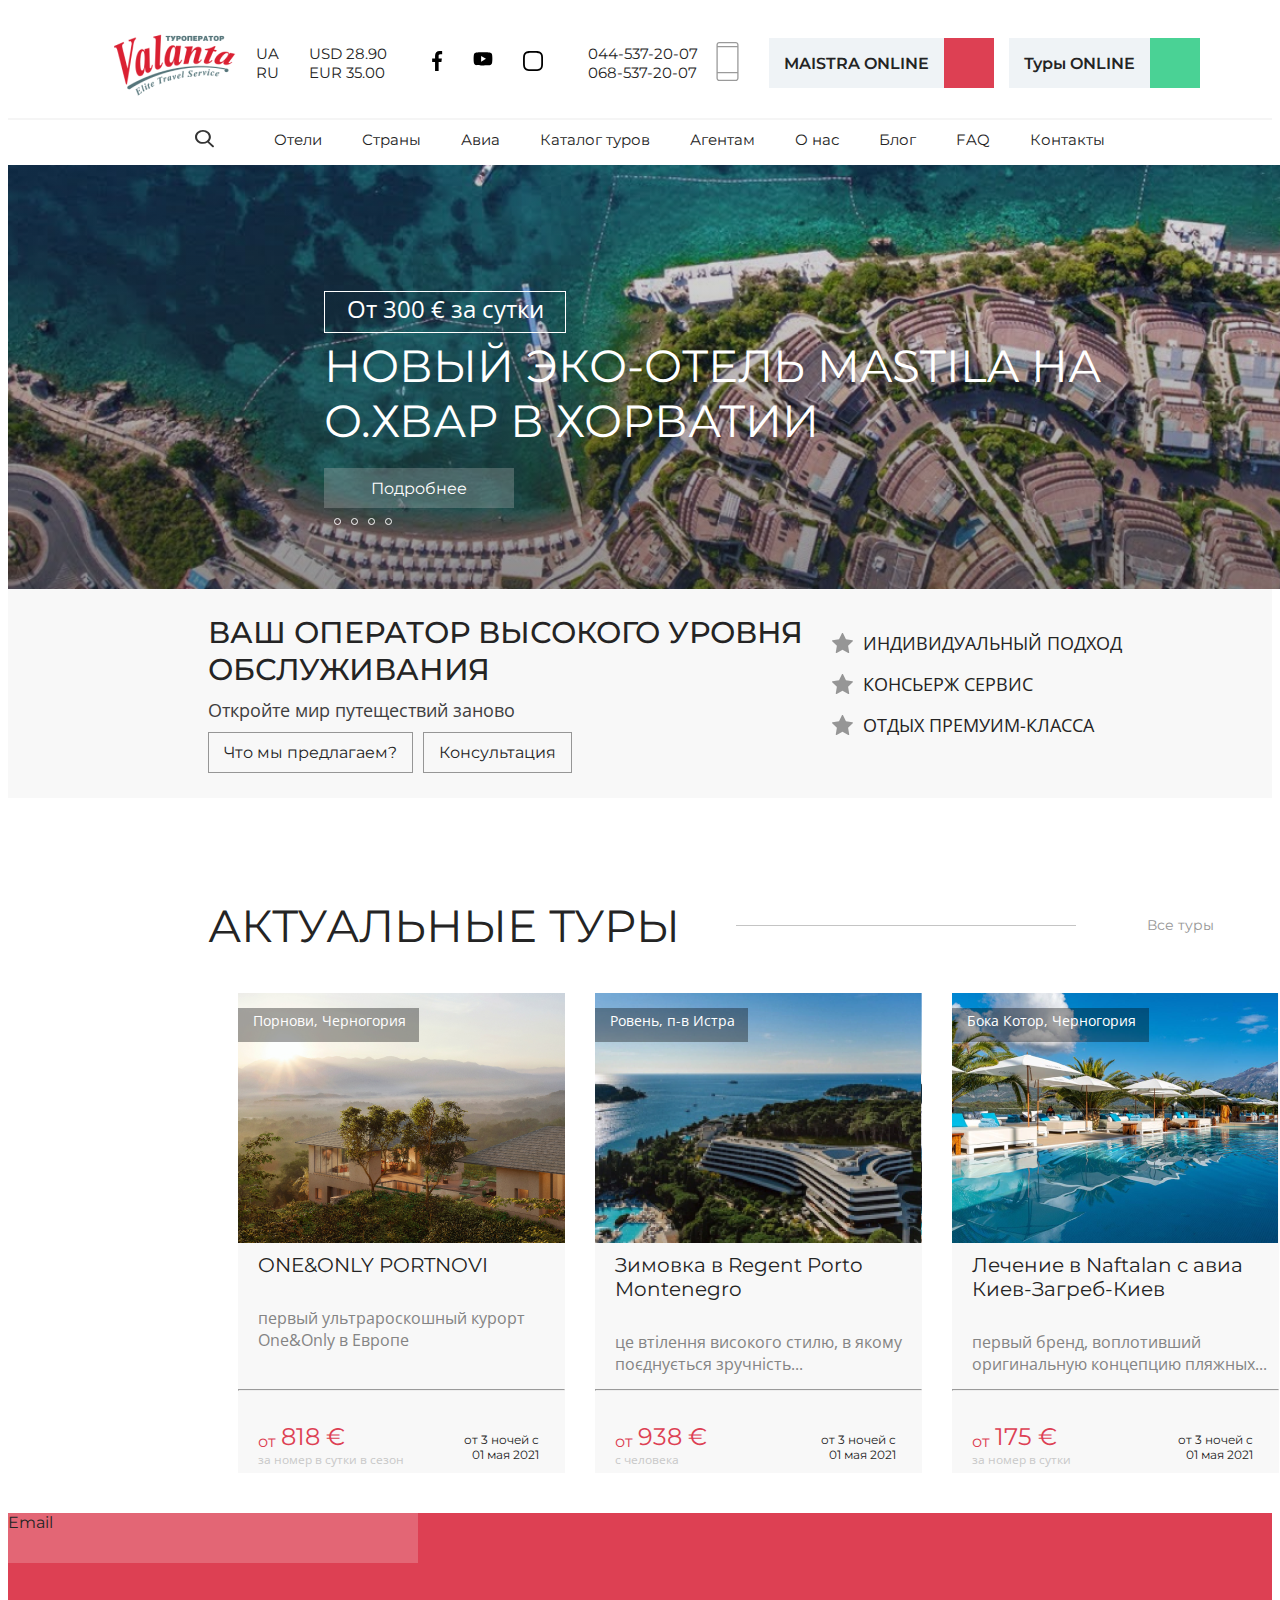
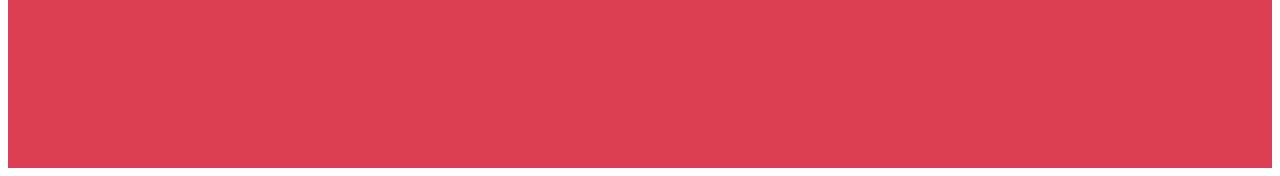
==== Valanta DemchenkoArtem/index.html @ 986a3264 "commitvalanta" ====
<!DOCTYPE html>
<html lang="en">
<head>
    <meta charset="UTF-8">
    <meta http-equiv="X-UA-Compatible" content="IE=edge">
    <meta name="viewport" content="width=device-width, initial-scale=1.0">
    <link rel="stylesheet" href="style.css">
    <link rel="preconnect" href="https://fonts.googleapis.com">
<link rel="preconnect" href="https://fonts.gstatic.com" crossorigin>
<link href="https://fonts.googleapis.com/css2?family=Montserrat:ital,wght@0,100;0,200;0,300;0,400;0,500;0,600;0,700;0,800;0,900;1,100;1,200;1,300;1,400;1,500;1,600;1,700;1,800;1,900&family=Open+Sans:ital,wght@0,400;0,500;0,600;0,700;1,400;1,500;1,600&display=swap" rel="stylesheet"> 
    <title>Valanta</title>
</head>
<body>
    <header>
        <div class="container">
            <div class="header-inner">
                <div class="header-top">
                    <div class="logo"><img src="img/Logo.png" alt=""></div>
                    <div class="languages">
                        <div class="lang">UA</div>
                        <div class="lang">RU</div>
                    </div>
                    <div class="valutes">
                        <div class="valut">USD 28.90</div>
                        <div class="valut">EUR 35.00</div>
                    </div>
                    <div class="social">
                        <div id="facebook-logo"><img src="img/Facebook.svg" alt=""></div>
                        <div id="instagram-logo"><img src="img/Instagram.svg" alt=""></div>
                        <div id="youtube-logo"><img src="img/YouTube.svg" alt=""></div>
                    </div>
                    <div class="phone">
                        <div class="numbers">
                            <div class="number">044-537-20-07</div>
                            <div class="number">068-537-20-07</div>
                        </div>
                        <div class="phone-icon">
                            <img src="img/Phone.svg" alt="">
                        </div>
                    </div>
                    <div class="search-header-top">
                        <div class="maistra-online">
                            <div class="text-header-top">MAISTRA ONLINE</div>
                            <div class="square-50px red-square"></div>
                        </div>
                        <div class="tours-online">
                            <div class="text-header-top">Туры ONLINE</div>
                            <div class="square-50px green-square"></div>
                        </div>
                    </div>
                </div>
                <nav role="navigation">
                    <div class="nav-item"><img src="img/Search.svg" alt=""></div>
                    <div class="nav-item">Отели</div>
                    <div class="nav-item">Страны</div>
                    <div class="nav-item">Авиа</div>
                    <div class="nav-item">Каталог туров</div>
                    <div class="nav-item">Агентам</div>
                    <div class="nav-item">О нас</div>
                    <div class="nav-item">Блог</div>
                    <div class="nav-item">FAQ</div>
                    <div class="nav-item">Контакты</div>
                </nav>
            </div>
        </div>
    </header>
    <div class="main">
        <div class="container">
            <div class="main-inner">
                <div class="intro">
                    <div class="welcome">
                        <div id="text-welcome">
                            <div id="cost">От 300 € за сутки</div>
                            <div id="hotel">НОВЫЙ ЭКО-ОТЕЛЬ MASTILA НА О.ХВАР В ХОРВАТИИ</div>
                            <div id="button-welcome">Подробнее</div>
                            <div id="slider-welcome">
                                <div class="slider-welcome-point"></div>
                                <div class="slider-welcome-point"></div>
                                <div class="slider-welcome-point"></div>
                                <div class="slider-welcome-point"></div>
                            </div>
                        </div>
                    </div>
                    <div class="your-operator">
                        <div class="left-part-op">
                            <div id="high-quality-op">ВАШ ОПЕРАТОР ВЫСОКОГО УРОВНЯ ОБСЛУЖИВАНИЯ</div>
                            <div id="open-world-op">Откройте мир путеществий заново</div>
                            <div class="buttons-op">
                                <div class="button-op">Что мы предлагаем?</div>
                                <div class="button-op">Консультация</div>
                            </div>
                        </div>
                        <div class="right-part-op">
                            <div class="services-op"> <img class="services-img-op" src="img/Star.svg" alt=""> ИНДИВИДУАЛЬНЫЙ ПОДХОД</div>
                            <div class="services-op"> <img class="services-img-op" src="img/Star.svg" alt=""> КОНСЬЕРЖ СЕРВИС</div>
                            <div class="services-op"> <img class="services-img-op" src="img/Star.svg" alt=""> ОТДЫХ ПРЕМУИМ-КЛАССА</div>
                        </div>
                    </div>
                </div>
                <div class="actual">
                    <div class="actual-top">
                        <div class="start-text">АКТУАЛЬНЫЕ ТУРЫ</div>
                        <div class="rec-actual"></div>
                        <div class="start-button">Все туры</div>
                    </div>
                    <div class="cards" style="margin-top: 40px;">
                        <div class="card">
                            <div class="card-top-portonovi">
                                <div class="card-top-text">Порнови, Черногория</div>
                            </div>
                            <div class="card-info">
                                <div class="card-info-text-first">ONE&ONLY PORTNOVI</div>
                                <div class="card-info-text-second">первый ультрароскошный курорт One&Only в Европе</div>
                            </div>
                            <hr>
                            <div class="card-bottom">
                                
                                <div class="card-price">
                                    <div class="dollars">
                                        <div style="font-size: 16px; align-self: flex-end;">от</div>
                                        <div style="font-size: 24px; margin-left: 5px; align-self: flex-end;">818 €</div>
                                    </div>
                                    <div class="time" style="color: #C9C9C9; font-family: 'Open Sans', sans-serif; font-size: 12px;">за номер в сутки в сезон</div>
                                </div>
                                <div class="date" style="text-align:right; font-size: 12px; margin-left: 44px; margin-top: 33px; width: 79px;">от 3 ночей с 01 мая 2021</div>
                            </div>
                        </div>
                        <div class="card">
                            <div class="card-top-porto">
                                <div class="card-top-text">Ровень, п-в Истра</div>
                            </div>
                            <div class="card-info">
                                <div class="card-info-text-first">Зимовка в Regent Porto Montenegro</div>
                                <div class="card-info-text-second">це втілення високого стилю, в якому поєднується зручність...</div>
                            </div>
                            <hr>
                            <div class="card-bottom">
                                
                                <div class="card-price">
                                    <div class="dollars">
                                        <div style="font-size: 16px; align-self: flex-end;">от</div>
                                        <div style="font-size: 24px; margin-left: 5px; align-self: flex-end;">938 €</div>
                                    </div>
                                    <div class="time" style="color: #C9C9C9; font-family: 'Open Sans', sans-serif; font-size: 12px;">с человека</div>
                                </div>
                                <div class="date" style="text-align:right; font-size: 12px; margin-left: 44px; margin-top: 33px; width: 79px;">от 3 ночей с 01 мая 2021</div>
                            </div>
                        </div>
                        <div class="card">
                            <div class="card-top-borko">
                                <div class="card-top-text">Бока Котор, Черногория</div>
                            </div>
                            <div class="card-info">
                                <div class="card-info-text-first">Лечение в Naftalan с авиа Киев-Загреб-Киев</div>
                                <div class="card-info-text-second">первый бренд, воплотивший оригинальную концепцию пляжных...</div>
                            </div>
                            <hr>
                            <div class="card-bottom">
                                
                                <div class="card-price">
                                    <div class="dollars">
                                        <div style="font-size: 16px; align-self: flex-end;">от</div>
                                        <div style="font-size: 24px; margin-left: 5px; align-self: flex-end;">175 €</div>
                                    </div>
                                    <div class="time" style="color: #C9C9C9; font-family: 'Open Sans', sans-serif; font-size: 12px;">за номер в сутки</div>
                                </div>
                                <div class="date" style="text-align:right; font-size: 12px; margin-left: 44px; margin-top: 33px; width: 79px;">от 3 ночей с 01 мая 2021</div>
                            </div>
                        </div>
                    </div>
                </div>
                <div class="mail" style="height: 255px; background: #DD4053; margin-top: 40px; justify-content: center;">
                    <div class="mail-inner" style="justify-content: center;">
                         <div class="mail-top"></div>
                         <div class="mail-bottom" style="display: flex; margin-top: 10px;">
                            <div class="email" style="height: 50px; width: 410px; background: rgba(255, 255, 255, 0.2);">Email</div>
                         </div>
                    </div>
                </div>
            </div>
        </div>
    </div>
</body>
</html>
---- Valanta DemchenkoArtem/style.css ----
body {
    background: #ffffff;;
    font-weight: 400;
    font-family: 'Montserrat', sans-serif;;
    color: rgb(36, 36, 36);
}
header {
    align-content: center;
}
.main-inner {
    justify-content: center;
}
.header-top {
    align-items: center ;
    justify-content: center;
    border-bottom: whitesmoke solid 2px;
    height: 110px;
    width: 100%;
    display: flex;
    flex-wrap: wrap;
    width: 100%;
}
.header-top * {
    margin-left: 15px;
    margin-left: 15px;
}
.logo {
    width: 131px;
    height: 72px;
}
.languages {
    font-size: 15px;
}
.valutes {
    font-size: 15px;
}
.social {
    color: rgb(36, 36, 36);
    display: flex;
}
.phone {
    font-size: 15px;
    align-items: center ;
    display: flex;
}
.phone-icon {
    align-items: center ;
    margin-left: 3px;
}
.square-50px {
    width: 50px;
    height: 50px;
}
.search-header-top {
    display: flex;
}
.maistra-online, .tours-online {
    background: #EFF3F6;
    font-size: 16px;
    align-items: center ;
    font-weight: 600;
    display: flex;
}
.red-square {
    background: #DD4053;
}
.green-square {
    background: #4AD295;
}
nav {
    margin-top: 10px;
    align-items: center ;
    justify-content: center;
    display: flex;
    flex-wrap: wrap;
    height: 35px;
    width: 100%;
}
nav * {
    margin-left: 20px;
    margin-right: 20px;
}
.nav-item {
    font-size: 15px;
    height: 35px;
}
.nav-item:hover {
    border-bottom: tomato solid 2px;
}
.welcome {
    padding-left: 25%;
    padding-top: 10%;
    padding-bottom: 5%;
    color: white;
    width: 100%;
    background-repeat: no-repeat;
    background-image: linear-gradient(to top, rgba(36, 36, 36, 0.5), rgba(37, 37, 37, 0.1)), url(img/Welcome.png);
    background-size: 100%
}
#cost {
    font-family: 'Open Sans', sans-serif;
    align-items: center ;
    text-align: center;
    border: white solid 1px;
    width: 240px;
    height: 40px;
    font-size: 24px;
}
#hotel {
    margin-top: 5px;
    width: 790px;
    font-size: 45px;
}
#button-welcome {
    margin-top: 20px;
    display: flex;
    justify-content: center;
    align-items: center;
    background-color: rgba(189, 189, 189, 0.3);
    width: 190px;
    height: 40px;
    font-size: 16px;
}
.intro {
    background-color: #F8F8F8;
}
#slider-welcome {
    margin-top: 10px;
    width: 100%;
    height: 7px;
    display: flex;
}
.slider-welcome-point {
    margin-left: 10px;
    width: 5px;
    height: 5px;
    border-radius: 100%;
    border: white solid 1px;
}
.slider-welcome-point:active {
    background-color: white;
}
.your-operator {
    margin-left: 200px;
    display: flex;
    margin-top: 25px;
    padding-bottom: 25px;
}
.left-part-op {
    width: 624px;
}
#high-quality-op {
    font-weight: 500;
    font-size: 30px;
}
#open-world-op {
    font-family: 'Open Sans', sans-serif;
    margin-top: 10px;
    font-size: 18px;
    color: rgb(63, 63, 63);
}
.buttons-op {
    font-size: 16px;
    margin-top: 10px;
    display: flex;
}
.button-op {
    padding-top: 10px;
    padding-bottom: 10px;
    padding-left: 15px;
    padding-right: 15px;
    margin-right: 10px;
    border: #969696 solid 1px;
}
.button-op:hover {
    border: none;
    background: #BDBDBD;
    font-weight: 500;
    color: white;
}
.services-op {
    font-family: 'Open Sans', sans-serif;
    font-size: 18px;
    align-items: center;
    display: flex;
    margin-top: 17px;
    margin-bottom: 17px;
}
.services-img-op {
    margin-right: 10px;
}
.start-text {
    font-size: 45px;
}
.start-button {
    margin-left: 61px;
    color: #969696;
    font-size: 14px;
    padding: 10px;
    border: 4px #969696;
}
.actual {
    margin-top: 100px;
    margin-left: 200px;
}
.actual-top {
    display: flex;
    align-items: center;
}
.rec-actual {
    height: 1px;
    width: 340px;
    background: #C4C4C4;
    margin-left: 56px;
}
.cards {
    display: flex;
}
.card {
    margin-left: 30px;
    height: 480px;
    width: 327px;
    background: #F8F8F8;
}
.card-top-portonovi {
    display: flex;
    background-repeat: no-repeat;
    background: url(img/Portonovi.png);
    height: 250px;
    width: 327px;
}
.card-top-porto {
    display: flex;
    background-repeat: no-repeat;
    background: url(img/PortoMontenegro.png);
    height: 250px;
    width: 327px;
}
.card-top-borko {
    display: flex;
    background: url(img/Borko.png);
    background-repeat: no-repeat;
    height: 250px;
    width: 327px;
}
.card-top-text {
    font-family: 'Open Sans', sans-serif;
    font-size: 14px;
    margin-top: 15px;
    padding-top: 3px;
    padding-bottom: 1px;
    padding-left: 15px;
    padding-right: 13px;
    background: #00000059;
    height: 30px;
    color: #FFFFFF;
}
.card-info {
    height: 138px;
}
.card-info-text-first {
    padding-top: 10px;
    padding-left: 20px;
    font-size: 20px;
}
.card-info-text-second {
    color: #848484;
    padding-left: 20px;
    margin-top: 30px;
    font-family: 'Open Sans', sans-serif;
    font-size: 16px;
}
hr {
    padding-left: 20px;
    padding-right: 20px;
    color: #E8E8E8;
    background: #E8E8E8;
}
.card-bottom {
    display: flex;
}
.card-price {
    margin-top: 23px;
    margin-left: 20px;
    width: 158px;
}
.dollars {
    color:#DD4053;
    display: flex;
}
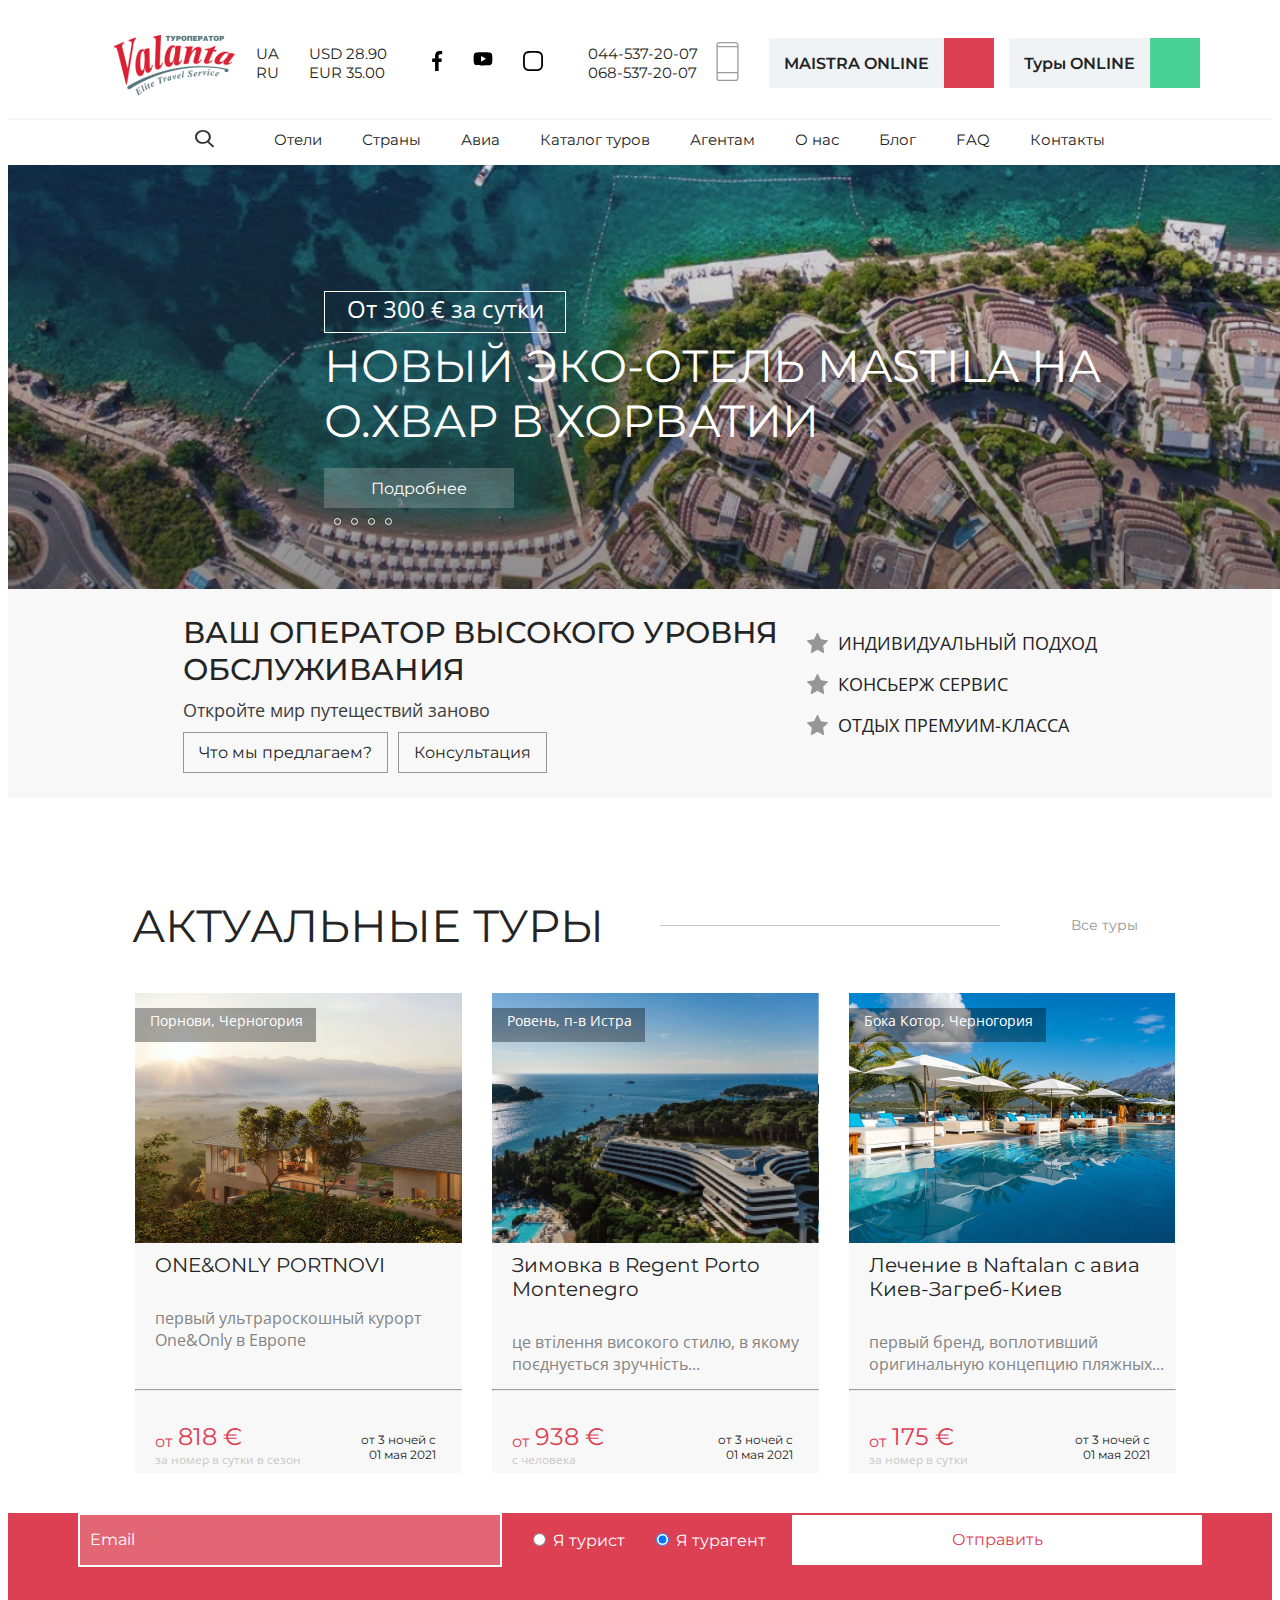
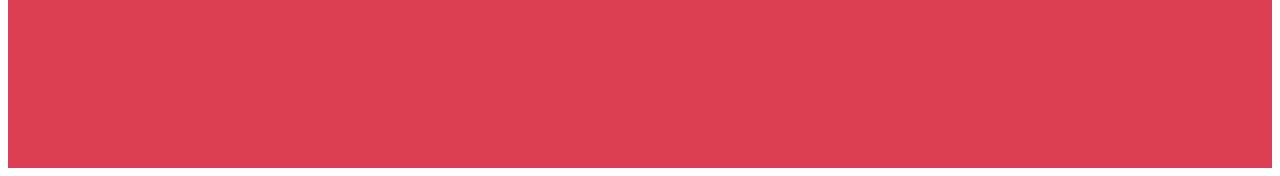
==== commit 516c14ac: "commitvalanta2" ====
--- a/Valanta DemchenkoArtem/index.html
+++ b/Valanta DemchenkoArtem/index.html
@@ -81,7 +81,7 @@
                             </div>
                         </div>
                     </div>
-                    <div class="your-operator">
+                    <div class="your-operator" style="justify-content: center;">
                         <div class="left-part-op">
                             <div id="high-quality-op">ВАШ ОПЕРАТОР ВЫСОКОГО УРОВНЯ ОБСЛУЖИВАНИЯ</div>
                             <div id="open-world-op">Откройте мир путеществий заново</div>
@@ -98,12 +98,12 @@
                     </div>
                 </div>
                 <div class="actual">
-                    <div class="actual-top">
+                    <div class="actual-top" style="justify-content: center;">
                         <div class="start-text">АКТУАЛЬНЫЕ ТУРЫ</div>
                         <div class="rec-actual"></div>
                         <div class="start-button">Все туры</div>
                     </div>
-                    <div class="cards" style="margin-top: 40px;">
+                    <div class="cards" style="justify-content: center; margin-top: 40px;">
                         <div class="card">
                             <div class="card-top-portonovi">
                                 <div class="card-top-text">Порнови, Черногория</div>
@@ -170,10 +170,19 @@
                     </div>
                 </div>
                 <div class="mail" style="height: 255px; background: #DD4053; margin-top: 40px; justify-content: center;">
-                    <div class="mail-inner" style="justify-content: center;">
+                    <div class="mail-inner" style="justify-content: center; text-align: center;">
                          <div class="mail-top"></div>
-                         <div class="mail-bottom" style="display: flex; margin-top: 10px;">
-                            <div class="email" style="height: 50px; width: 410px; background: rgba(255, 255, 255, 0.2);">Email</div>
+                         <div class="mail-bottom" style="justify-content: center; display: flex; margin-top: 10px; align-items: center;">
+                            <div class="email" style="height: 50px; width: 410px; background: rgba(255, 255, 255, 0.2); color: white; border: white 2px solid; display: flex; align-items: center; padding-left: 10px;">Email</div>
+                            <div style="display: flex; margin-left: 26px;">
+                                <div  style="color: white;">
+                                    <input type="radio" name="same" checked="checked"> Я турист
+                                </div>
+                                <div style="color: white; margin-left: 26px;">
+                                    <input type="radio" name="same" checked="checked"> Я турагент
+                                </div>
+                            </div>
+                            <div style=" margin-left: 26px; display: flex; justify-content: center; text-align: center; align-items: center; color: #DD4053; height: 50px; width: 410px; background: white;">Отправить</div>
                          </div>
                     </div>
                 </div>
--- a/Valanta DemchenkoArtem/style.css
+++ b/Valanta DemchenkoArtem/style.css
@@ -141,7 +141,6 @@
     background-color: white;
 }
 .your-operator {
-    margin-left: 200px;
     display: flex;
     margin-top: 25px;
     padding-bottom: 25px;
@@ -201,7 +200,6 @@
 }
 .actual {
     margin-top: 100px;
-    margin-left: 200px;
 }
 .actual-top {
     display: flex;
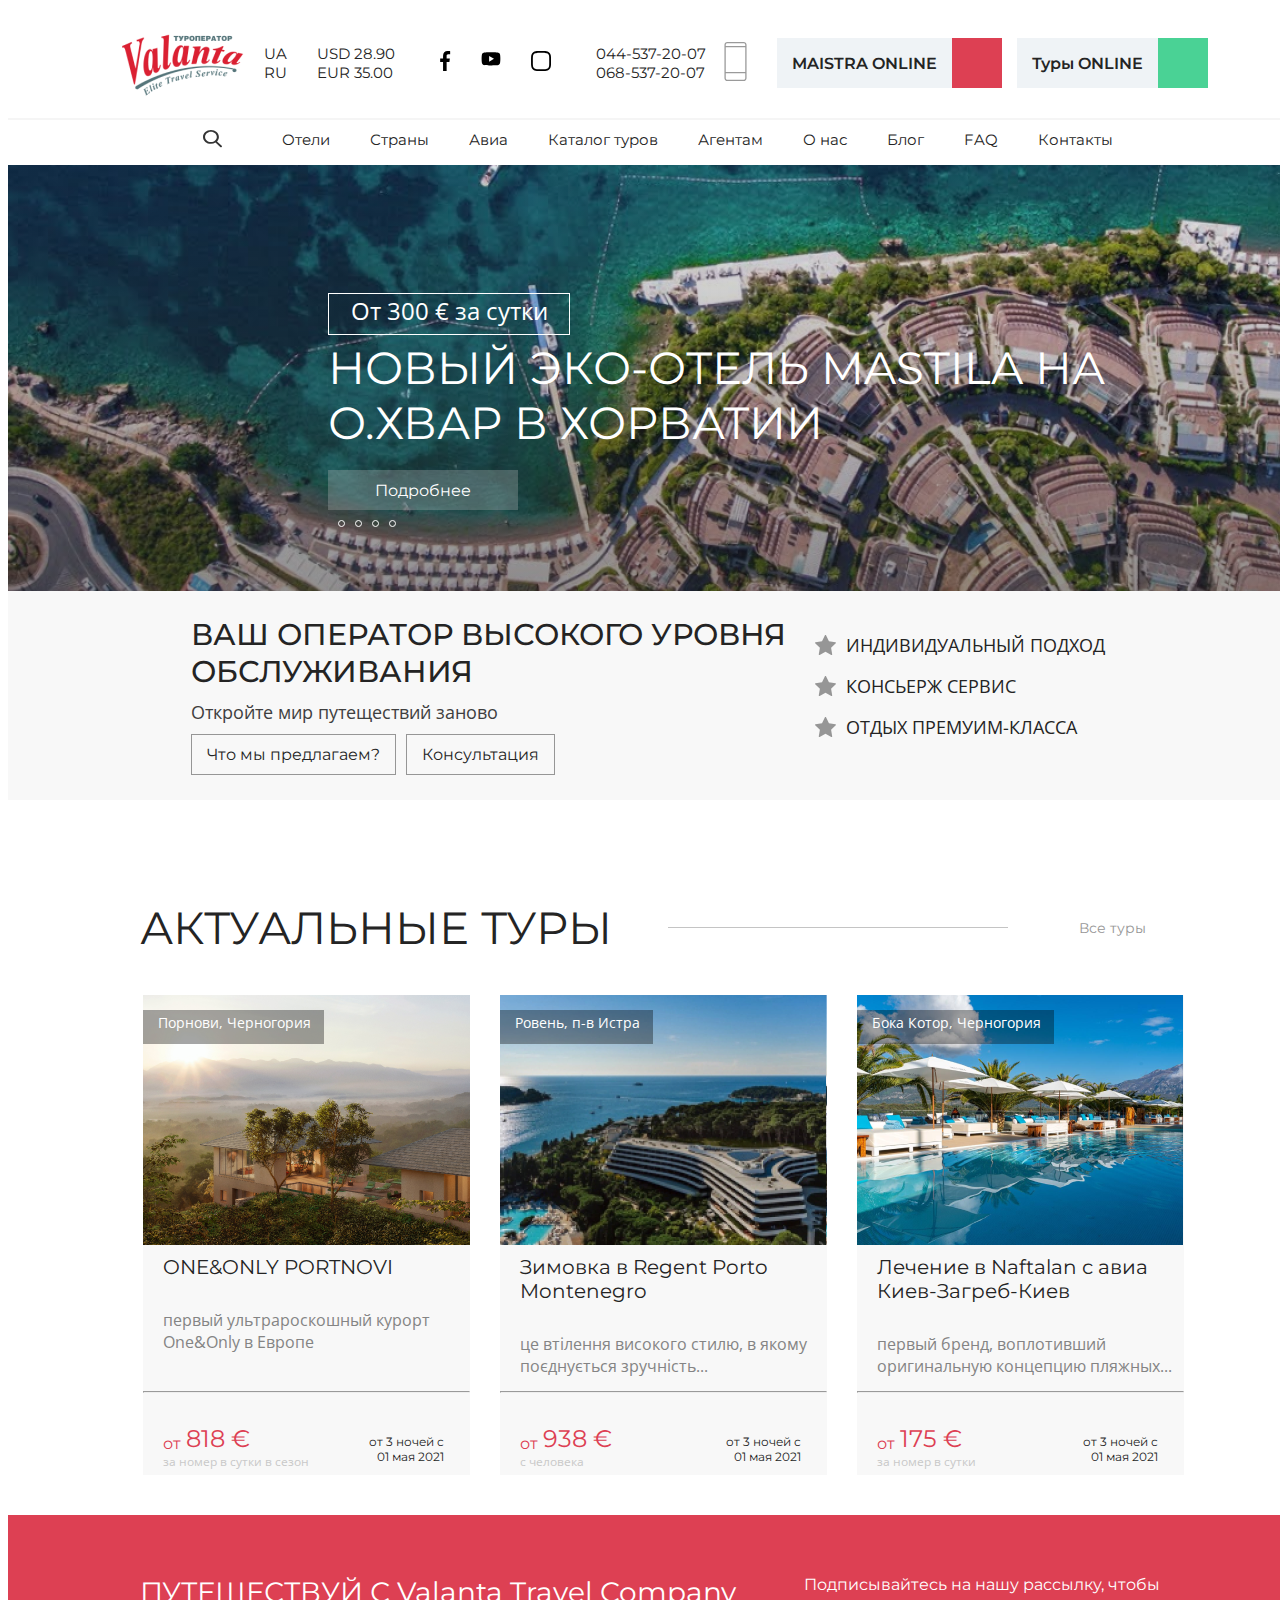
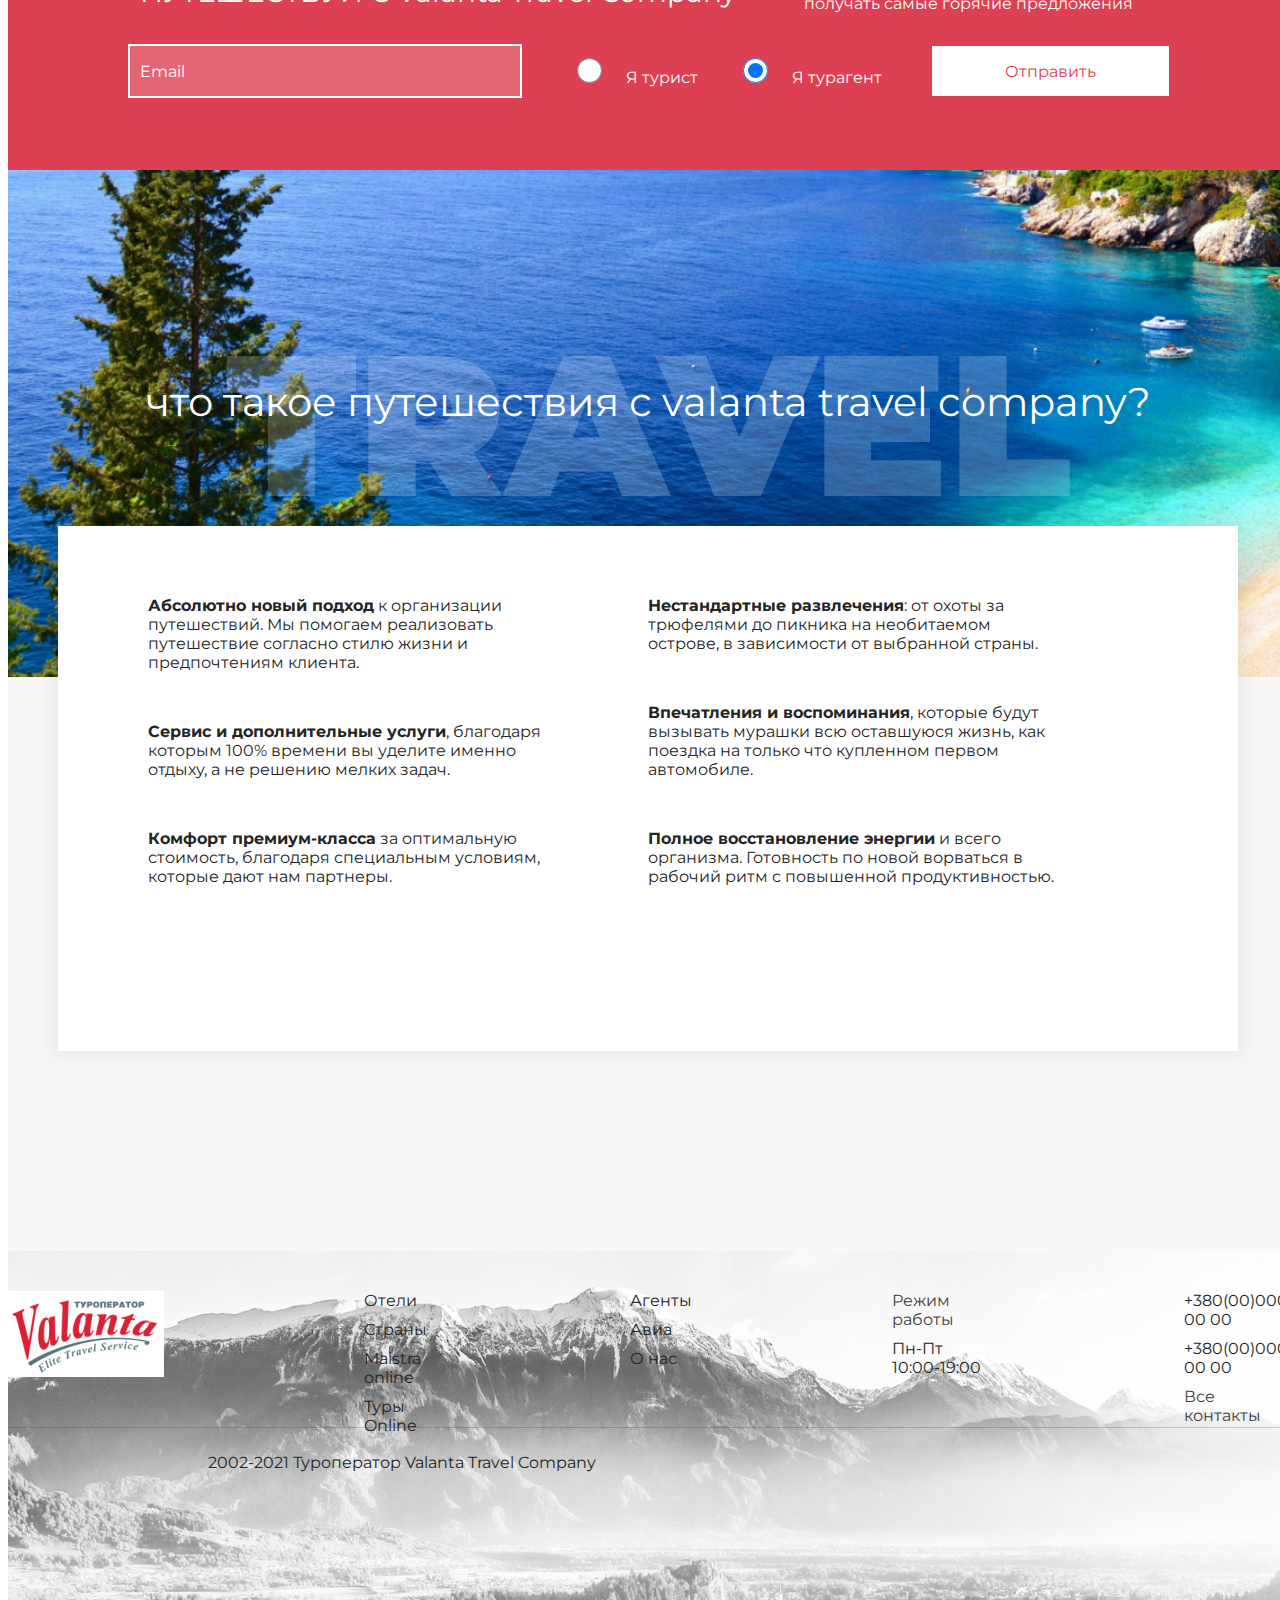
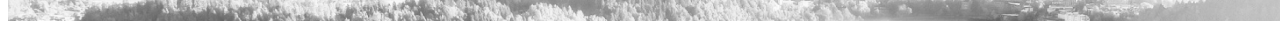
==== commit f736b0f5: "commit2021goodbye" ====
--- a/Valanta DemchenkoArtem/index.html
+++ b/Valanta DemchenkoArtem/index.html
@@ -64,7 +64,7 @@
             </div>
         </div>
     </header>
-    <div class="main">
+    <div class="main" style="width: 100%;">
         <div class="container">
             <div class="main-inner">
                 <div class="intro">
@@ -169,21 +169,72 @@
                         </div>
                     </div>
                 </div>
-                <div class="mail" style="height: 255px; background: #DD4053; margin-top: 40px; justify-content: center;">
-                    <div class="mail-inner" style="justify-content: center; text-align: center;">
-                         <div class="mail-top"></div>
-                         <div class="mail-bottom" style="justify-content: center; display: flex; margin-top: 10px; align-items: center;">
-                            <div class="email" style="height: 50px; width: 410px; background: rgba(255, 255, 255, 0.2); color: white; border: white 2px solid; display: flex; align-items: center; padding-left: 10px;">Email</div>
-                            <div style="display: flex; margin-left: 26px;">
-                                <div  style="color: white;">
-                                    <input type="radio" name="same" checked="checked"> Я турист
-                                </div>
-                                <div style="color: white; margin-left: 26px;">
-                                    <input type="radio" name="same" checked="checked"> Я турагент
-                                </div>
-                            </div>
-                            <div style=" margin-left: 26px; display: flex; justify-content: center; text-align: center; align-items: center; color: #DD4053; height: 50px; width: 410px; background: white;">Отправить</div>
+                <div class="mail" style="width: 100%; height: 255px; background: #DD4053; margin-top: 40px; justify-content: center;">
+                    <div class="mail-inner" style="justify-content: center; text-align: center; align-items: center; padding-top: 60px;">
+                         <div class="mail-top" style="display:flex; justify-content: center;">
+                             <div style="font-size: 28px; color: white; width: 618px;">ПУТЕШЕСТВУЙ С Valanta Travel Company</div>
+                             <div style="font-size: 16px; width: 363px; text-align: left; color: white; margin-left: 57px;">Подписывайтесь на нашу рассылку, чтобы получать самые горячие предложения</div>
                          </div>
+                         <div class="mail-bottom" style="justify-content: center; display: flex; margin-top: 31px; align-items: center;">
+                            <div class="email" style="height: 50px; width: 380px; background: rgba(255, 255, 255, 0.2); color: white; border: white 2px solid; display: flex; align-items: center; padding-left: 10px;">Email</div>
+                            <div style="display: flex; margin-left: 50px;">
+                                <div  style="color: white; align-items: center;">
+                                    <input type="radio" name="same" checked="checked" style="height: 25px; width: 25px; margin-right: 20px;"> Я турист
+                                </div>
+                                <div style="color: white; margin-left: 40px; align-items: center;">
+                                    <input type="radio" name="same" checked="checked" style="height: 25px; width: 25px; margin-right: 20px;"> Я турагент
+                                </div>
+                            </div>
+                            <div style=" margin-left: 50px; display: flex; justify-content: center; text-align: center; align-items: center; color: #DD4053; height: 50px; width: 237px; background: white;">Отправить</div>
+                         </div>
+                    </div>
+                </div>
+                <div class="footer">
+                    <div class="footer-top" style="display: flex; align-items: center; text-align: center; justify-content: center;">
+                         <div style="font-size: 200px; font-weight: 900; color: rgba(255, 255, 255, 0.2);">TRAVEL</div>
+                    </div>
+                    <div class="text-footer">что такое путешествия с valanta travel company?</div>
+                    <div class="reasons">
+                        <div class="reasons-inner">
+                            <div class="reasons-left">
+                                <div><b>Абсолютно новый подход</b> к организации путешествий. Мы помогаем реализовать путешествие согласно стилю жизни и предпочтениям клиента.</div> 
+                                <div><b>Сервис и дополнительные услуги</b>, благодаря которым 100% времени вы уделите именно отдыху, а не решению мелких задач.</div>
+                                <div><b>Комфорт премиум-класса</b> за оптимальную стоимость, благодаря специальным условиям, которые дают нам партнеры.</div>   
+                            </div>
+                            <div class="reasons-right">
+                                <div><b>Нестандартные развлечения</b>: от охоты за трюфелями до пикника на необитаемом острове, в зависимости от выбранной страны.</div> 
+                                <div><b>Впечатления и воспоминания</b>, которые будут вызывать мурашки всю оставшуюся жизнь, как поездка на только что купленном первом автомобиле.</div>
+                                <div><b>Полное восстановление энергии</b> и всего организма. Готовность по новой ворваться в рабочий ритм с повышенной продуктивностью.
+                                </div>   
+                            </div> 
+                        </div>
+                    </div>
+                    <div class="footer-bottom">
+                         <div class="info-footer">
+                               <img src="img/Logo_footer.png" alt="">
+                               <div class="footer-bottom-div">
+                                   <div>Отели</div>
+                                   <div>Страны</div>
+                                   <div>Maistra online</div>
+                                   <div>Туры Online</div>
+                               </div>
+                               <div class="footer-bottom-div">
+                                   <div>Агенты</div>
+                                   <div>Авиа</div>
+                                   <div>О нас</div>
+                                </div>
+                                <div class="footer-bottom-div">
+                                    <div style="color:#3E3E3E;">Режим работы</div>
+                                    <div>Пн-Пт 10:00-19:00</div>
+                                 </div>
+                                 <div class="footer-bottom-div">
+                                    <div>+380(00)000 00 00</div>
+                                    <div>+380(00)000 00 00</div>
+                                    <div style="color:#3E3E3E;">Все контакты</div>
+                                 </div>
+                         </div>
+                         <div class="bottom-footer-line"></div>
+                         <div style="margin-left: 200px;">2002-2021 Туроператор Valanta Travel Company</div>
                     </div>
                 </div>
             </div>
--- a/Valanta DemchenkoArtem/style.css
+++ b/Valanta DemchenkoArtem/style.css
@@ -1,4 +1,5 @@
 body {
+    width: 100%;
     background: #ffffff;;
     font-weight: 400;
     font-family: 'Montserrat', sans-serif;;
@@ -95,7 +96,7 @@
     width: 100%;
     background-repeat: no-repeat;
     background-image: linear-gradient(to top, rgba(36, 36, 36, 0.5), rgba(37, 37, 37, 0.1)), url(img/Welcome.png);
-    background-size: 100%
+    background-size: cover;
 }
 #cost {
     font-family: 'Open Sans', sans-serif;
@@ -285,4 +286,58 @@
 .dollars {
     color:#DD4053;
     display: flex;
+}
+.footer {
+    justify-content: center;
+    background: #F8F8F8;
+}
+.footer-top {
+    background-image: url(img/Reasonstochoose.png);
+    background-repeat: no-repeat;
+    background-size: cover;
+    height: 507px;
+    width: 100%;
+}
+.footer-bottom {
+    background: url(img/Footerbg.png); width: 100%; height: 370px; background-repeat: no-repeat; background-size: cover; justify-content: center;
+}
+.reasons {
+    width: 100%;
+    height: 525px;
+    justify-content: center;
+    display: flex;
+}
+.reasons-inner {
+    width:1180px; height: 525px; background: white; z-index: 11; position: relative; top: -200px; display: flex; align-items: center; justify-content: center; box-shadow: 0px 0px 19px 5px rgba(0,0,0,0.07);
+}
+.reasons-right, .reasons-left {
+    width: 500px; height: 385px;
+}
+.reasons-right *, .reasons-left * {
+    width: 413px; margin-bottom: 50px;
+}
+.info-footer {
+    display: flex; justify-content: center; align-items: center; padding-top: 40px;
+}
+.info-footer * {
+    margin-left: 100px;
+}
+.info-footer img {
+    margin-left: 0px;
+}
+.info-footer div div {
+    margin-bottom: 10px;
+}
+.footer-bottom-div {
+    height: 86px;
+}
+.bottom-footer-line {
+    width: 1920px;
+    height: 1px;
+    background: #1D1D1D33;
+    margin-top: 50px;
+    margin-bottom: 25px;
+}
+.text-footer {
+    z-index: 10; font-size: 40px; color: white; text-align: center; position: relative; top: -300px;
 }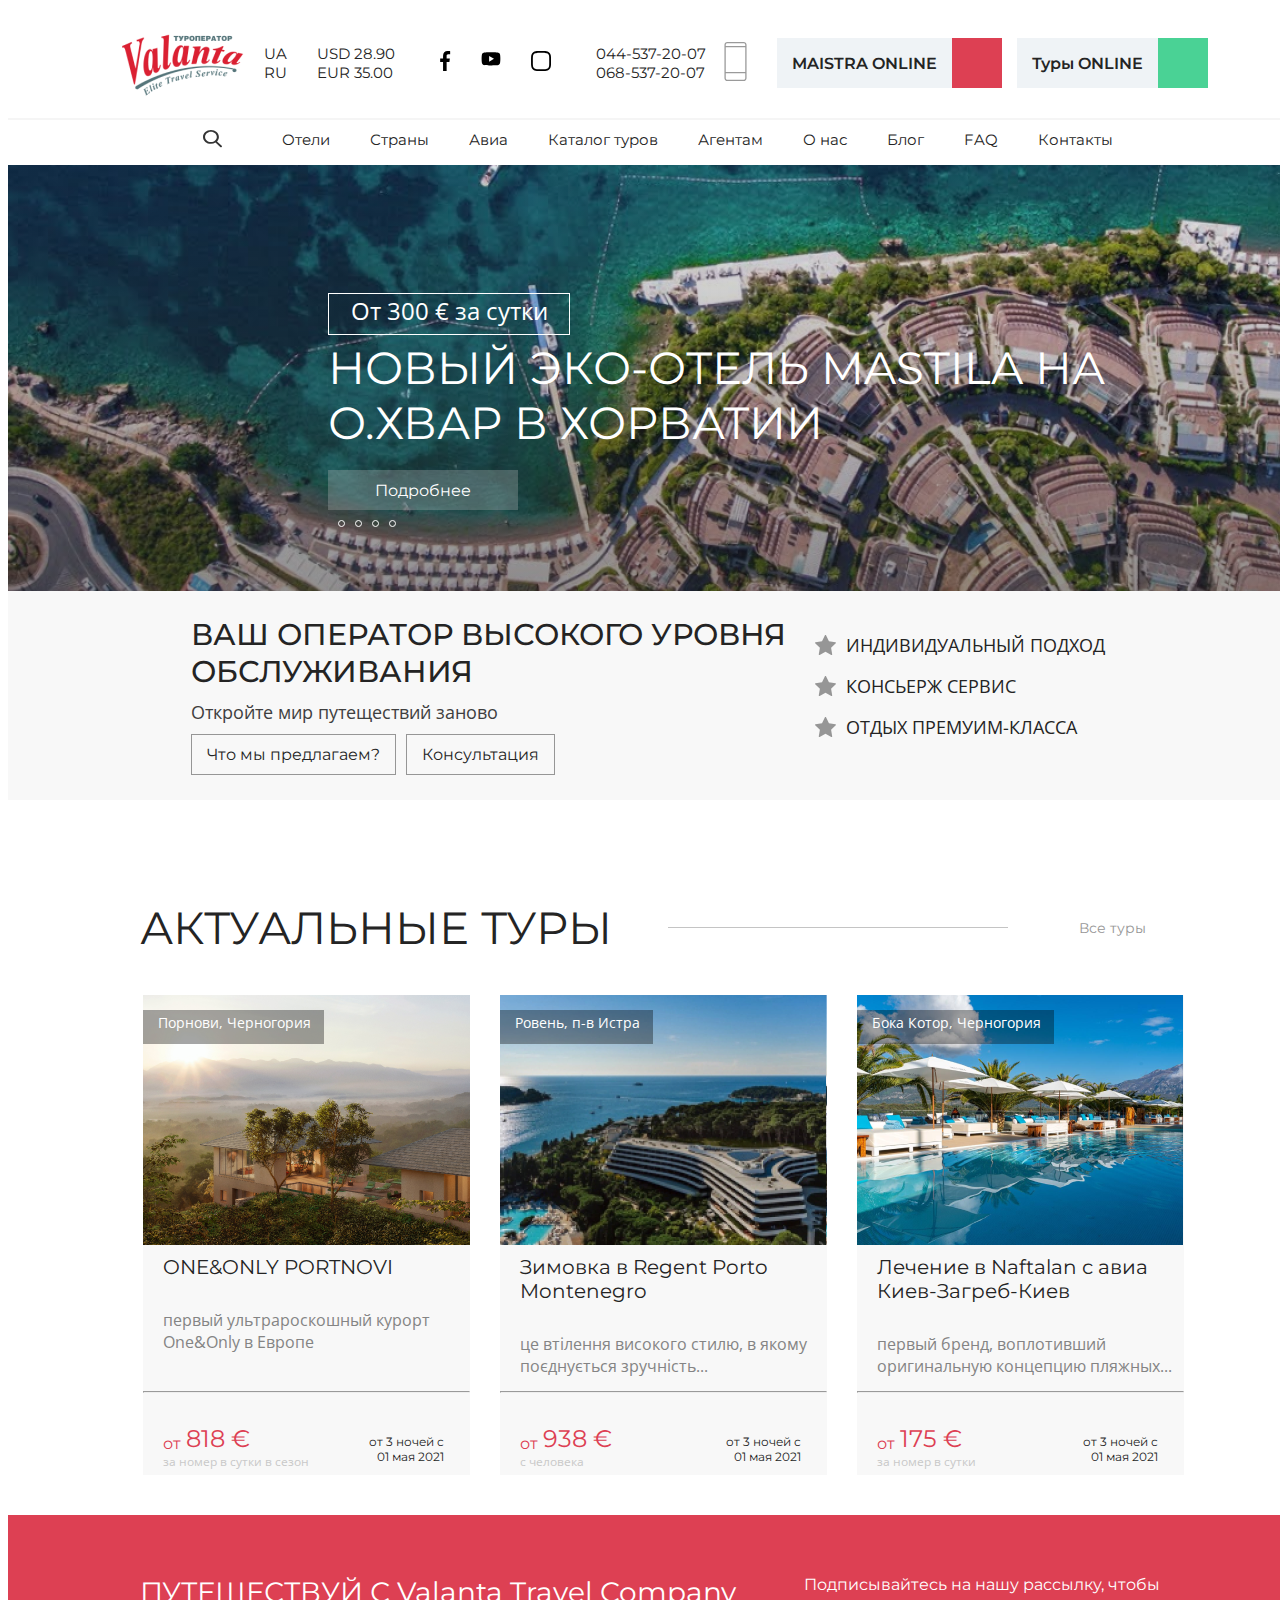
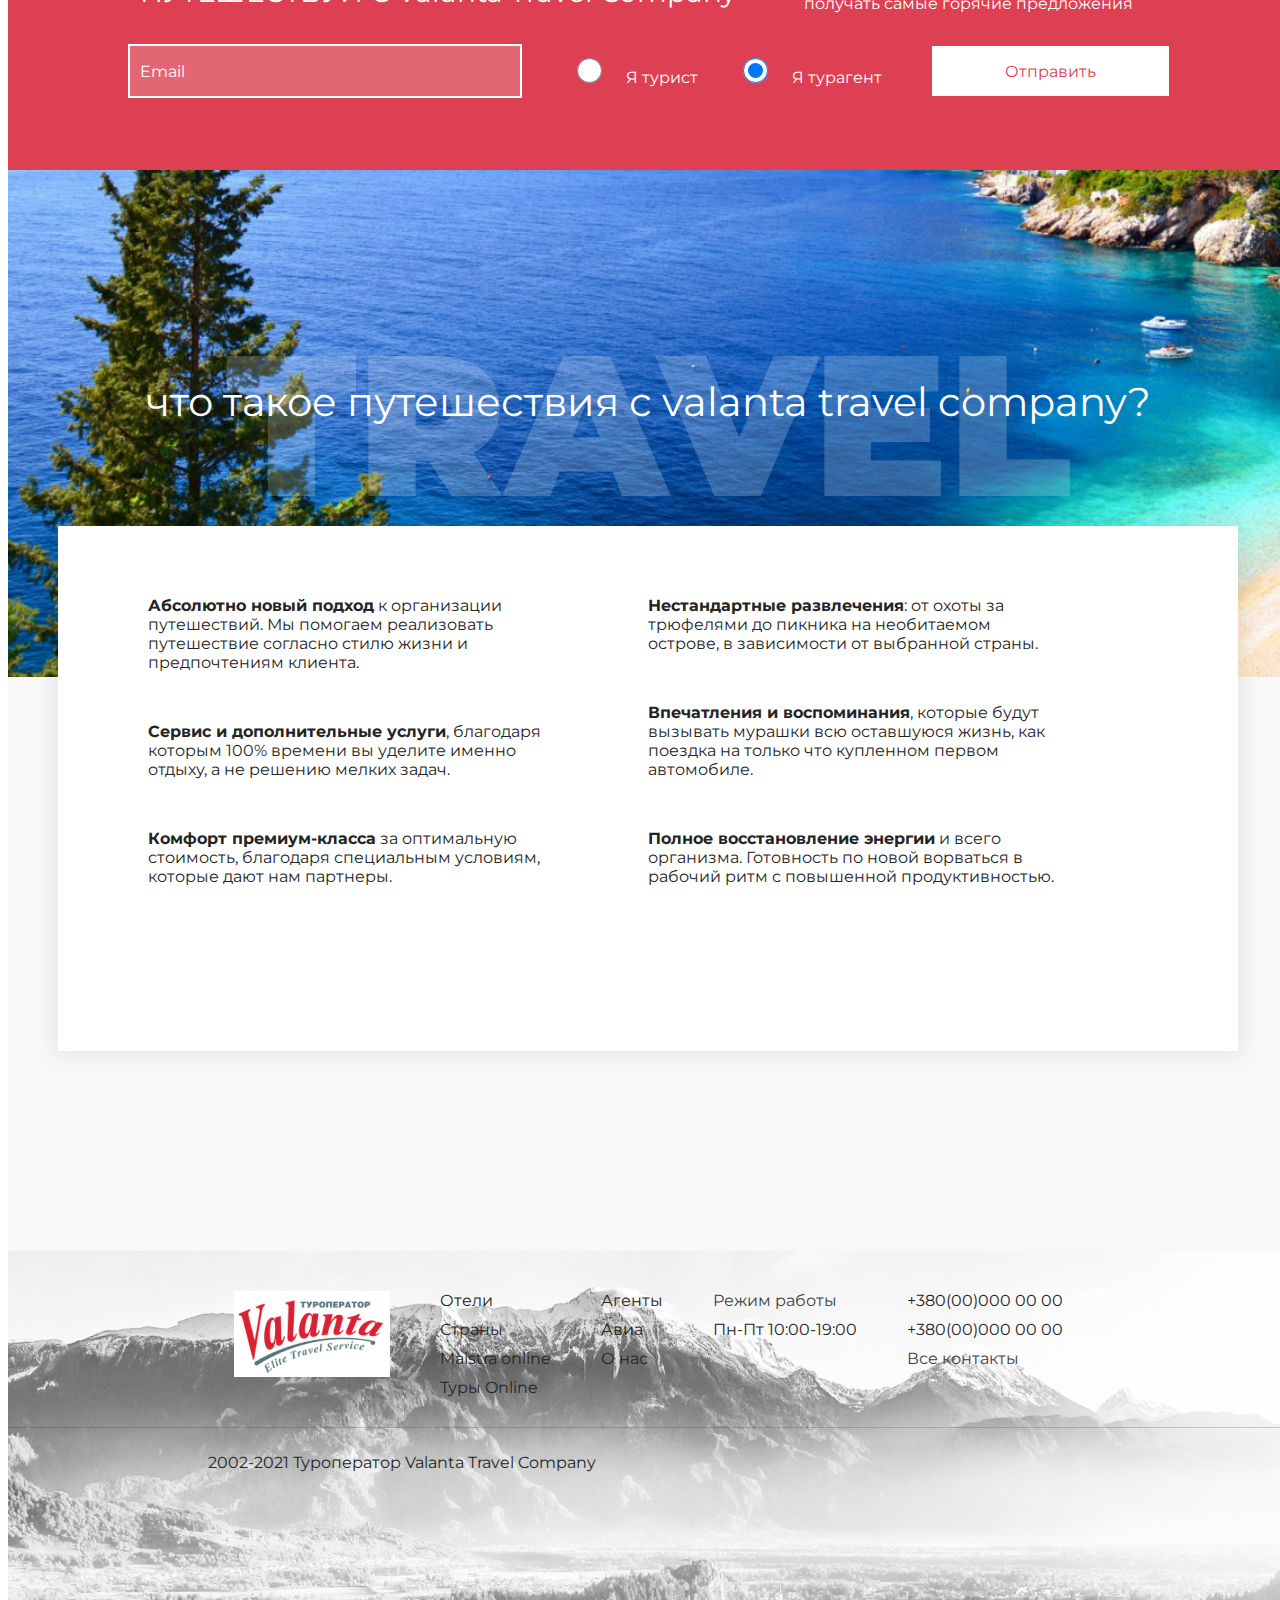
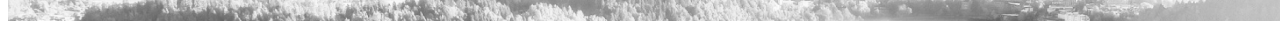
==== commit 3c834bc9: "commit2021goodbyeaaaaaaaaaaaaaaaadaptive" ====
--- a/Valanta DemchenkoArtem/index.html
+++ b/Valanta DemchenkoArtem/index.html
@@ -81,7 +81,7 @@
                             </div>
                         </div>
                     </div>
-                    <div class="your-operator" style="justify-content: center;">
+                    <div class="your-operator">
                         <div class="left-part-op">
                             <div id="high-quality-op">ВАШ ОПЕРАТОР ВЫСОКОГО УРОВНЯ ОБСЛУЖИВАНИЯ</div>
                             <div id="open-world-op">Откройте мир путеществий заново</div>
@@ -98,12 +98,12 @@
                     </div>
                 </div>
                 <div class="actual">
-                    <div class="actual-top" style="justify-content: center;">
+                    <div class="actual-top" >
                         <div class="start-text">АКТУАЛЬНЫЕ ТУРЫ</div>
                         <div class="rec-actual"></div>
                         <div class="start-button">Все туры</div>
                     </div>
-                    <div class="cards" style="justify-content: center; margin-top: 40px;">
+                    <div class="cards">
                         <div class="card">
                             <div class="card-top-portonovi">
                                 <div class="card-top-text">Порнови, Черногория</div>
@@ -117,12 +117,12 @@
                                 
                                 <div class="card-price">
                                     <div class="dollars">
-                                        <div style="font-size: 16px; align-self: flex-end;">от</div>
-                                        <div style="font-size: 24px; margin-left: 5px; align-self: flex-end;">818 €</div>
+                                        <div class="price-whe">от</div>
+                                        <div class="price-cost-doll">818 €</div>
                                     </div>
-                                    <div class="time" style="color: #C9C9C9; font-family: 'Open Sans', sans-serif; font-size: 12px;">за номер в сутки в сезон</div>
-                                </div>
-                                <div class="date" style="text-align:right; font-size: 12px; margin-left: 44px; margin-top: 33px; width: 79px;">от 3 ночей с 01 мая 2021</div>
+                                    <div class="time">за номер в сутки в сезон</div>
+                                </div>
+                                <div class="date">от 3 ночей с 01 мая 2021</div>
                             </div>
                         </div>
                         <div class="card">
@@ -138,12 +138,12 @@
                                 
                                 <div class="card-price">
                                     <div class="dollars">
-                                        <div style="font-size: 16px; align-self: flex-end;">от</div>
-                                        <div style="font-size: 24px; margin-left: 5px; align-self: flex-end;">938 €</div>
+                                        <div class="price-whe">от</div>
+                                        <div class="price-cost-doll">938 €</div>
                                     </div>
-                                    <div class="time" style="color: #C9C9C9; font-family: 'Open Sans', sans-serif; font-size: 12px;">с человека</div>
-                                </div>
-                                <div class="date" style="text-align:right; font-size: 12px; margin-left: 44px; margin-top: 33px; width: 79px;">от 3 ночей с 01 мая 2021</div>
+                                    <div class="time">с человека</div>
+                                </div>
+                                <div class="date">от 3 ночей с 01 мая 2021</div>
                             </div>
                         </div>
                         <div class="card">
@@ -159,12 +159,12 @@
                                 
                                 <div class="card-price">
                                     <div class="dollars">
-                                        <div style="font-size: 16px; align-self: flex-end;">от</div>
-                                        <div style="font-size: 24px; margin-left: 5px; align-self: flex-end;">175 €</div>
+                                        <div class="price-whe">от</div>
+                                        <div class="price-cost-doll">175 €</div>
                                     </div>
-                                    <div class="time" style="color: #C9C9C9; font-family: 'Open Sans', sans-serif; font-size: 12px;">за номер в сутки</div>
-                                </div>
-                                <div class="date" style="text-align:right; font-size: 12px; margin-left: 44px; margin-top: 33px; width: 79px;">от 3 ночей с 01 мая 2021</div>
+                                    <div class="time">за номер в сутки</div>
+                                </div>
+                                <div class="date">от 3 ночей с 01 мая 2021</div>
                             </div>
                         </div>
                     </div>
@@ -173,11 +173,11 @@
                     <div class="mail-inner" style="justify-content: center; text-align: center; align-items: center; padding-top: 60px;">
                          <div class="mail-top" style="display:flex; justify-content: center;">
                              <div style="font-size: 28px; color: white; width: 618px;">ПУТЕШЕСТВУЙ С Valanta Travel Company</div>
-                             <div style="font-size: 16px; width: 363px; text-align: left; color: white; margin-left: 57px;">Подписывайтесь на нашу рассылку, чтобы получать самые горячие предложения</div>
+                             <div id="kurwa" style="font-size: 16px; width: 363px; text-align: left; color: white; margin-left: 57px;">Подписывайтесь на нашу рассылку, чтобы получать самые горячие предложения</div>
                          </div>
                          <div class="mail-bottom" style="justify-content: center; display: flex; margin-top: 31px; align-items: center;">
-                            <div class="email" style="height: 50px; width: 380px; background: rgba(255, 255, 255, 0.2); color: white; border: white 2px solid; display: flex; align-items: center; padding-left: 10px;">Email</div>
-                            <div style="display: flex; margin-left: 50px;">
+                            <div class="email">Email</div>
+                            <div id="checks" style="margin-left: 50px;">
                                 <div  style="color: white; align-items: center;">
                                     <input type="radio" name="same" checked="checked" style="height: 25px; width: 25px; margin-right: 20px;"> Я турист
                                 </div>
@@ -185,13 +185,13 @@
                                     <input type="radio" name="same" checked="checked" style="height: 25px; width: 25px; margin-right: 20px;"> Я турагент
                                 </div>
                             </div>
-                            <div style=" margin-left: 50px; display: flex; justify-content: center; text-align: center; align-items: center; color: #DD4053; height: 50px; width: 237px; background: white;">Отправить</div>
+                            <div class="button-send">Отправить</div>
                          </div>
                     </div>
                 </div>
                 <div class="footer">
-                    <div class="footer-top" style="display: flex; align-items: center; text-align: center; justify-content: center;">
-                         <div style="font-size: 200px; font-weight: 900; color: rgba(255, 255, 255, 0.2);">TRAVEL</div>
+                    <div class="footer-top">
+                         <div class="big-text">TRAVEL</div>
                     </div>
                     <div class="text-footer">что такое путешествия с valanta travel company?</div>
                     <div class="reasons">
@@ -234,7 +234,7 @@
                                  </div>
                          </div>
                          <div class="bottom-footer-line"></div>
-                         <div style="margin-left: 200px;">2002-2021 Туроператор Valanta Travel Company</div>
+                         <div id="last" style="margin-left: 200px;">2002-2021 Туроператор Valanta Travel Company</div>
                     </div>
                 </div>
             </div>
--- a/Valanta DemchenkoArtem/style.css
+++ b/Valanta DemchenkoArtem/style.css
@@ -145,6 +145,7 @@
     display: flex;
     margin-top: 25px;
     padding-bottom: 25px;
+    justify-content: center;
 }
 .left-part-op {
     width: 624px;
@@ -203,6 +204,7 @@
     margin-top: 100px;
 }
 .actual-top {
+    justify-content: center;
     display: flex;
     align-items: center;
 }
@@ -213,6 +215,8 @@
     margin-left: 56px;
 }
 .cards {
+    justify-content: center;
+    margin-top: 40px;
     display: flex;
 }
 .card {
@@ -226,21 +230,21 @@
     background-repeat: no-repeat;
     background: url(img/Portonovi.png);
     height: 250px;
-    width: 327px;
+    width: card;
 }
 .card-top-porto {
     display: flex;
     background-repeat: no-repeat;
     background: url(img/PortoMontenegro.png);
     height: 250px;
-    width: 327px;
+    width: card;
 }
 .card-top-borko {
     display: flex;
     background: url(img/Borko.png);
     background-repeat: no-repeat;
     height: 250px;
-    width: 327px;
+    width: card;
 }
 .card-top-text {
     font-family: 'Open Sans', sans-serif;
@@ -297,6 +301,7 @@
     background-size: cover;
     height: 507px;
     width: 100%;
+    display: flex; align-items: center; text-align: center; justify-content: center;
 }
 .footer-bottom {
     background: url(img/Footerbg.png); width: 100%; height: 370px; background-repeat: no-repeat; background-size: cover; justify-content: center;
@@ -332,7 +337,7 @@
     height: 86px;
 }
 .bottom-footer-line {
-    width: 1920px;
+    width: 100%px;
     height: 1px;
     background: #1D1D1D33;
     margin-top: 50px;
@@ -340,4 +345,143 @@
 }
 .text-footer {
     z-index: 10; font-size: 40px; color: white; text-align: center; position: relative; top: -300px;
+}
+.price-cost-doll {
+    font-size: 24px; margin-left: 5px; align-self: flex-end;
+}
+.price-whe {
+    font-size: 16px; align-self: flex-end;
+}
+.time {
+    color: #C9C9C9; font-family: 'Open Sans', sans-serif; font-size: 12px;
+}
+.date {
+    text-align:right; font-size: 12px; margin-left: 44px; margin-top: 33px; width: 79px;
+}
+.big-text {
+    font-size: 200px; font-weight: 900; color: rgba(255, 255, 255, 0.2);
+}
+.button-send {
+    margin-left: 50px; display: flex; justify-content: center; text-align: center; align-items: center; color: #DD4053; height: 50px; width: 237px; background: white;
+}
+.email {
+    height: 50px; width: 380px; background: rgba(255, 255, 255, 0.2); color: white; border: white 2px solid; display: flex; align-items: center; padding-left: 10px;
+}
+#checks {
+    display: flex; 
+}
+
+@media (min-width: 1200px) and (max-width: 1540px) {
+    .info-footer * {
+        margin-left: 25px;
+    }
+}
+@media (min-width: 980px) and (max-width: 1199px) {
+    .info-footer * {
+        margin-left: 25px;
+    }
+    .welcome {
+        padding-left: 5%;
+    }
+    .start-text {
+        font-size: 36px;
+    }
+    .card {
+        width: 269px;
+    }
+    .card-info-text-second {
+        font-size: 14px;
+    }
+    .email {
+        width: 255px;
+    }
+    .reasons-inner {
+        width: 860px;
+    }
+    .reasons-left, .reasons-right {
+        padding-left: 20px;
+    }
+}
+@media (min-width: 480px) and (max-width: 979px) {
+    nav {
+       display: none;
+    }
+    .header-top {
+        align-items: center;
+        height: 138px;
+    }
+    .languages, .valutes, .social, .phone {
+        display: none;
+    }
+    .welcome {
+        justify-content: center;
+        padding-left: 0px;
+    }
+    #text-welcome {
+        width: 340px;
+        justify-items: center;
+        justify-content: center;
+        text-align: center;
+    }
+    #hotel {
+        text-align: center;
+        font-size: 24px;
+        width: 340px;
+    }
+    #cost {
+        display: none;
+    }
+    #button-welcome {
+        display: none;
+    }
+    #slider-welcome {
+        padding-left: 120px;
+    }
+    .right-part-op {
+        display: none;
+    }
+    #high-quality-op {
+        font-size: 24px;
+        width: 460px;
+    }
+    .info-footer {
+        flex-wrap: wrap;
+        height: 300px;
+    }
+    .info-footer * {
+        margin-left: 10px;
+    }
+    .bottom-footer-line {
+        display: none;
+    }
+    #last {
+        display: none;
+    }
+    .cards {
+        flex-wrap: wrap;
+    }
+    .card {
+        margin-bottom: 25px;
+    }
+    .start-text {
+        font-size: 24px;
+    }
+    .rec-actual {
+        display: none;
+    }
+    #kurwa {
+        display: none;
+    }
+    #checks {
+        display: none;
+    }
+    .mail-bottom {
+        padding-right: 10px;
+        padding-left: 10px;
+    }
+    .reasons-inner {
+        flex-wrap: wrap;
+        padding-left: 40px;
+        padding-top: 30px;
+    }
 }